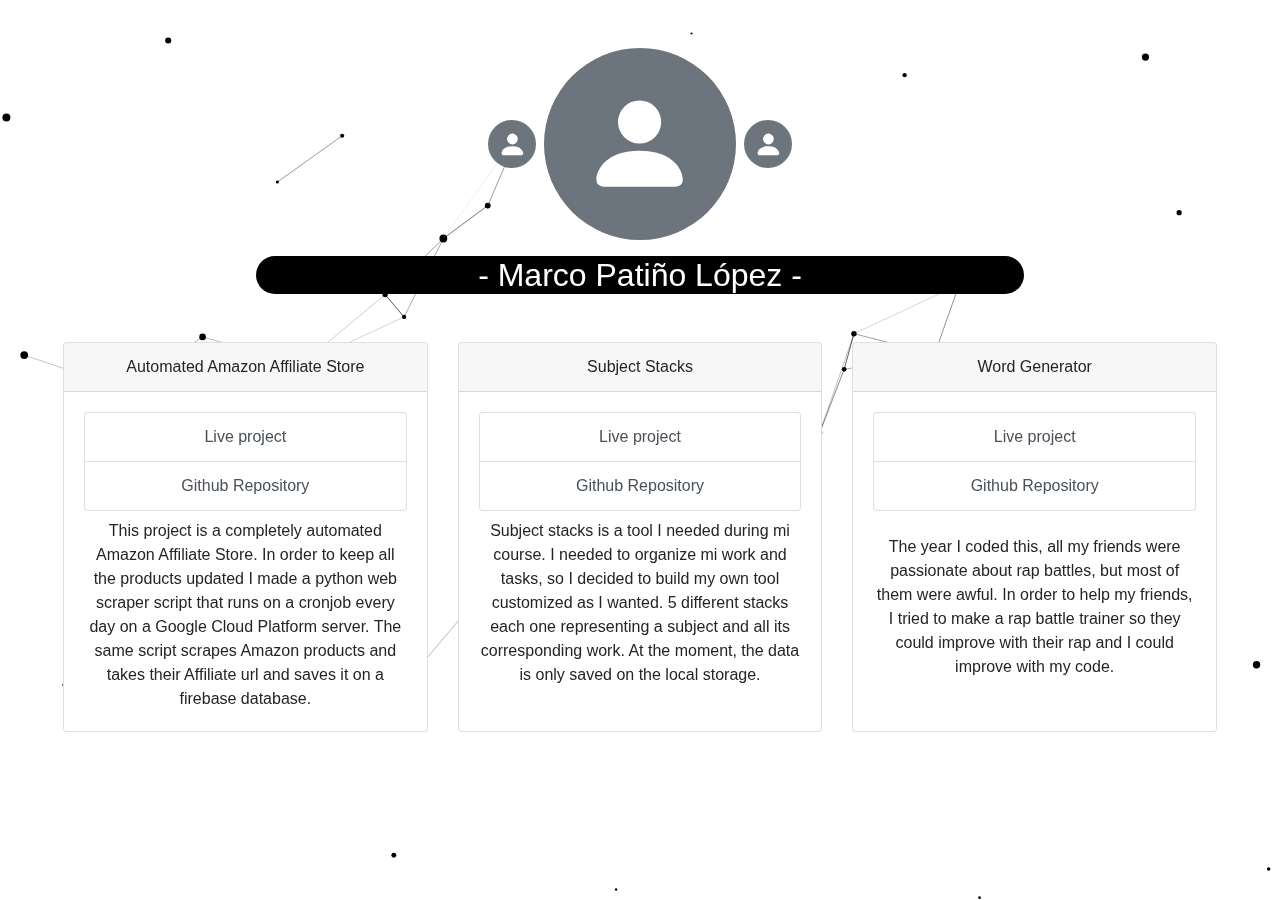
==== index.html @ 6af7067d "deploy" ====
<!DOCTYPE html><html lang=en><head><meta charset=utf-8><meta http-equiv=X-UA-Compatible content="IE=edge"><meta name=viewport content="width=device-width,initial-scale=1"><!--[if IE]><link rel="icon" href="/16339.png"><![endif]--><title>mpl1018</title><link href=/css/app.2069acf9.css rel=preload as=style><link href=/css/chunk-vendors.878a02e6.css rel=preload as=style><link href=/js/app.498d4745.js rel=preload as=script><link href=/js/chunk-vendors.315b6613.js rel=preload as=script><link href=/css/chunk-vendors.878a02e6.css rel=stylesheet><link href=/css/app.2069acf9.css rel=stylesheet><link rel=icon type=image/png sizes=32x32 href=/img/icons/favicon-32x32.png><link rel=icon type=image/png sizes=16x16 href=/img/icons/favicon-16x16.png><link rel=manifest href=/manifest.json><meta name=theme-color content=#4DBA87><meta name=apple-mobile-web-app-capable content=no><meta name=apple-mobile-web-app-status-bar-style content=default><meta name=apple-mobile-web-app-title content=app><link rel=apple-touch-icon href=/img/icons/apple-touch-icon-152x152.png><link rel=mask-icon href=/img/icons/safari-pinned-tab.svg color=#4DBA87><meta name=msapplication-TileImage content=/img/icons/msapplication-icon-144x144.png><meta name=msapplication-TileColor content=#000000></head><body><noscript><strong>We're sorry but app doesn't work properly without JavaScript enabled. Please enable it to continue.</strong></noscript><div id=app></div><script src=/js/chunk-vendors.315b6613.js></script><script src=/js/app.498d4745.js></script></body></html>
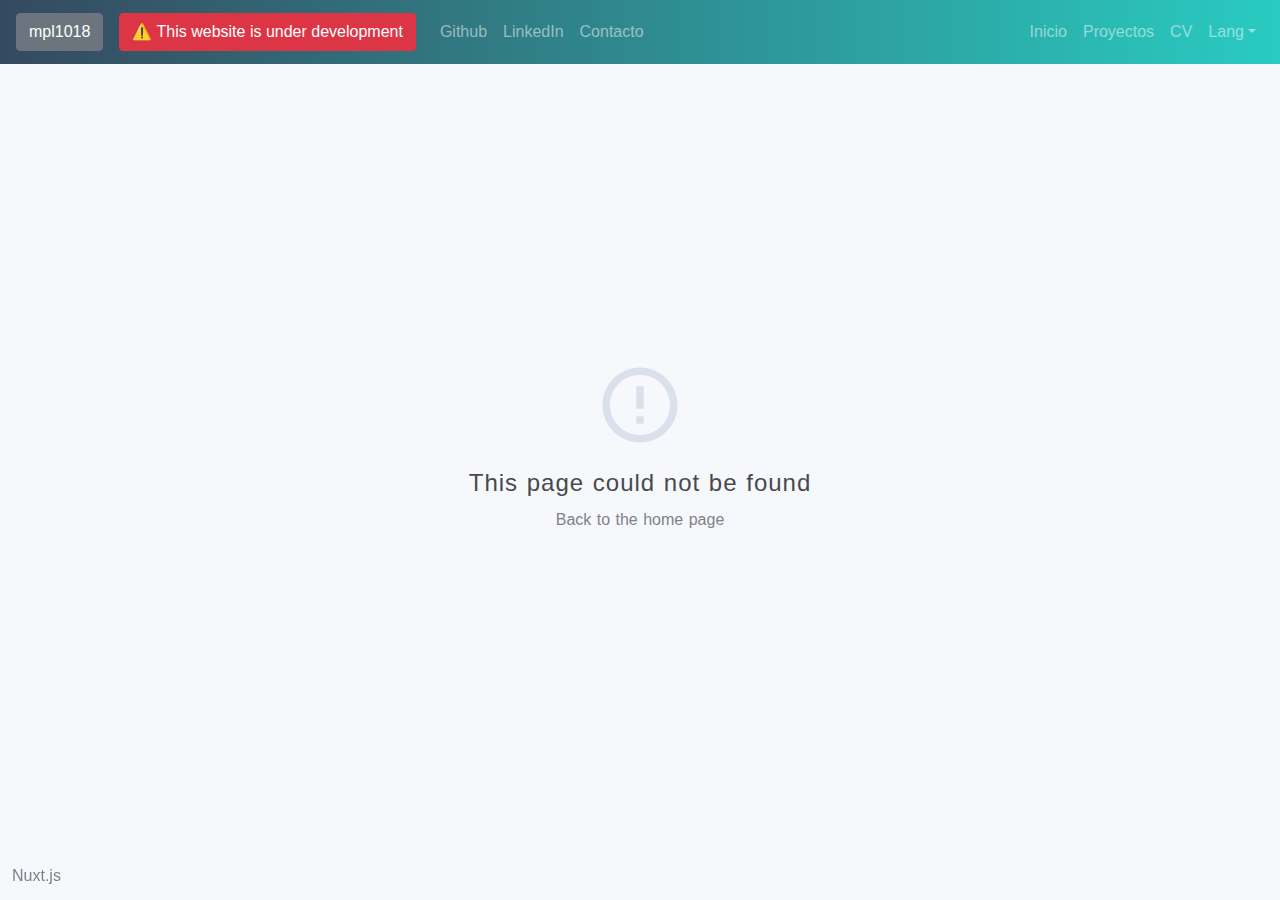
==== commit 0f08ff86: "resize projects done" ====
--- a/index.html
+++ b/index.html
@@ -1 +1,9 @@
-<!DOCTYPE html><html lang=en><head><meta charset=utf-8><meta http-equiv=X-UA-Compatible content="IE=edge"><meta name=viewport content="width=device-width,initial-scale=1"><!--[if IE]><link rel="icon" href="/16339.png"><![endif]--><title>mpl1018</title><link href=/css/app.2069acf9.css rel=preload as=style><link href=/css/chunk-vendors.878a02e6.css rel=preload as=style><link href=/js/app.498d4745.js rel=preload as=script><link href=/js/chunk-vendors.315b6613.js rel=preload as=script><link href=/css/chunk-vendors.878a02e6.css rel=stylesheet><link href=/css/app.2069acf9.css rel=stylesheet><link rel=icon type=image/png sizes=32x32 href=/img/icons/favicon-32x32.png><link rel=icon type=image/png sizes=16x16 href=/img/icons/favicon-16x16.png><link rel=manifest href=/manifest.json><meta name=theme-color content=#4DBA87><meta name=apple-mobile-web-app-capable content=no><meta name=apple-mobile-web-app-status-bar-style content=default><meta name=apple-mobile-web-app-title content=app><link rel=apple-touch-icon href=/img/icons/apple-touch-icon-152x152.png><link rel=mask-icon href=/img/icons/safari-pinned-tab.svg color=#4DBA87><meta name=msapplication-TileImage content=/img/icons/msapplication-icon-144x144.png><meta name=msapplication-TileColor content=#000000></head><body><noscript><strong>We're sorry but app doesn't work properly without JavaScript enabled. Please enable it to continue.</strong></noscript><div id=app></div><script src=/js/chunk-vendors.315b6613.js></script><script src=/js/app.498d4745.js></script></body></html>+<!doctype html>
+<html lang="en" data-n-head="%7B%22lang%22:%7B%221%22:%22en%22%7D%7D">
+  <head>
+    <title>nuxt-MiWeb</title><meta data-n-head="1" charset="utf-8"><meta data-n-head="1" name="viewport" content="width=device-width,initial-scale=1"><meta data-n-head="1" data-hid="description" name="description" content=""><meta data-n-head="1" data-hid="mobile-web-app-capable" name="mobile-web-app-capable" content="yes"><meta data-n-head="1" data-hid="apple-mobile-web-app-title" name="apple-mobile-web-app-title" content="nuxt-MiWeb"><meta data-n-head="1" data-hid="theme-color" name="theme-color" content="black"><meta data-n-head="1" data-hid="og:type" name="og:type" property="og:type" content="website"><meta data-n-head="1" data-hid="og:title" name="og:title" property="og:title" content="nuxt-MiWeb"><meta data-n-head="1" data-hid="og:site_name" name="og:site_name" property="og:site_name" content="nuxt-MiWeb"><meta data-n-head="1" data-hid="og:description" name="og:description" property="og:description" content="## Build Setup"><link data-n-head="1" rel="icon" type="image/x-icon" href="/favicon.ico"><link data-n-head="1" rel="stylesheet" href="/css/responsive.css"><link data-n-head="1" rel="manifest" href="/_nuxt/manifest.e54da57a.json"><link data-n-head="1" rel="shortcut icon" href="/_nuxt/icons/icon_64x64.5f6a36.png"><link data-n-head="1" rel="apple-touch-icon" href="/_nuxt/icons/icon_512x512.5f6a36.png" sizes="512x512"><script data-n-head="1" src="/js/typed.js"></script><base href="/"><link rel="preload" href="/_nuxt/d11a0c5.js" as="script"><link rel="preload" href="/_nuxt/689074e.js" as="script"><link rel="preload" href="/_nuxt/18ae93d.js" as="script"><link rel="preload" href="/_nuxt/1d8686d.js" as="script">
+  </head>
+  <body>
+    <div id="__nuxt"><style>#nuxt-loading{background:#fff;visibility:hidden;opacity:0;position:absolute;left:0;right:0;top:0;bottom:0;display:flex;justify-content:center;align-items:center;flex-direction:column;animation:nuxtLoadingIn 10s ease;-webkit-animation:nuxtLoadingIn 10s ease;animation-fill-mode:forwards;overflow:hidden}@keyframes nuxtLoadingIn{0%{visibility:hidden;opacity:0}20%{visibility:visible;opacity:0}100%{visibility:visible;opacity:1}}@-webkit-keyframes nuxtLoadingIn{0%{visibility:hidden;opacity:0}20%{visibility:visible;opacity:0}100%{visibility:visible;opacity:1}}#nuxt-loading>div,#nuxt-loading>div:after{border-radius:50%;width:5rem;height:5rem}#nuxt-loading>div{font-size:10px;position:relative;text-indent:-9999em;border:.5rem solid #f5f5f5;border-left:.5rem solid #000;-webkit-transform:translateZ(0);-ms-transform:translateZ(0);transform:translateZ(0);-webkit-animation:nuxtLoading 1.1s infinite linear;animation:nuxtLoading 1.1s infinite linear}#nuxt-loading.error>div{border-left:.5rem solid #ff4500;animation-duration:5s}@-webkit-keyframes nuxtLoading{0%{-webkit-transform:rotate(0);transform:rotate(0)}100%{-webkit-transform:rotate(360deg);transform:rotate(360deg)}}@keyframes nuxtLoading{0%{-webkit-transform:rotate(0);transform:rotate(0)}100%{-webkit-transform:rotate(360deg);transform:rotate(360deg)}}</style><script>window.addEventListener("error",function(){var e=document.getElementById("nuxt-loading");e&&(e.className+=" error")})</script><div id="nuxt-loading" aria-live="polite" role="status"><div>Loading...</div></div></div><script>window.__NUXT__={config:{},staticAssetsBase:void 0}</script>
+  <script src="/_nuxt/d11a0c5.js"></script><script src="/_nuxt/689074e.js"></script><script src="/_nuxt/18ae93d.js"></script><script src="/_nuxt/1d8686d.js"></script></body>
+</html>
--- a/css/responsive.css
+++ b/css/responsive.css
@@ -0,0 +1,149 @@
+.container {
+    margin: 0 auto;
+    min-height: 100vh;
+    display: flex;
+    justify-content: center;
+    align-items: center;
+    text-align: center;
+  }
+  
+  .title {
+    font-family:
+      'Quicksand',
+      'Source Sans Pro',
+      -apple-system,
+      BlinkMacSystemFont,
+      'Segoe UI',
+      Roboto,
+      'Helvetica Neue',
+      Arial,
+      sans-serif;
+    display: block;
+    font-weight: 300;
+    font-size: 100px;
+    color: #35495e;
+    letter-spacing: 1px;
+  }
+  
+  .subtitle {
+    font-weight: 10;
+    font-size: 42px;
+    color: #526488;
+    word-spacing: 5px;
+    padding-bottom: 15px;
+    margin-top: 5%;
+  }
+  
+  .links {
+    padding-top: 15px;
+  }
+  
+  @media only screen and (min-width: 992px) and (max-width: 1199px) {
+    .title {
+      font-size: 55px;
+    }
+    .subtitle {
+      margin-top: 20%;
+      font-size: 35px;
+    }
+
+  
+  }
+  @media (max-width: 991px) {
+  
+    .title{
+      font-size: 55px;
+    }
+    .subtitle {
+      margin-top: 20%;
+      font-size: 35px;
+    }
+  
+  }
+  
+  @media (max-width: 767px) {
+  
+    .title {
+      font-size: 29px;
+    }
+    .subtitle {
+      margin-top: 20%;
+      font-size: 20px;
+    }
+    a{
+      font-size: 11px;
+    }
+
+    
+  
+  }
+
+
+  html {
+    font-family:
+      'Source Sans Pro',
+      -apple-system,
+      BlinkMacSystemFont,
+      'Segoe UI',
+      Roboto,
+      'Helvetica Neue',
+      Arial,
+      sans-serif;
+    font-size: 16px;
+    word-spacing: 1px;
+    -ms-text-size-adjust: 100%;
+    -webkit-text-size-adjust: 100%;
+    -moz-osx-font-smoothing: grayscale;
+    -webkit-font-smoothing: antialiased;
+    box-sizing: border-box;
+  }
+  
+  *,
+  *::before,
+  *::after {
+    box-sizing: border-box;
+    margin: 0;
+  }
+  
+  .button--green {
+    display: inline-block;
+    border-radius: 4px;
+    border: 1px solid #3b8070;
+    color: #3b8070;
+    text-decoration: none;
+    padding: 7px 20px;
+  }
+  
+  .button--green:hover {
+    color: #fff;
+    background-color: #3b8070;
+  }
+  
+  .button--grey {
+    display: inline-block;
+    border-radius: 4px;
+    border: 1px solid #35495e;
+    color: #35495e;
+    text-decoration: none;
+    padding: 7px 20px;
+    margin-left: 10px;
+  }
+  
+  .button--grey:hover {
+    color: #fff;
+    background-color: #35495e;
+  }
+
+  .button--pink {
+    display: inline-block;
+    border-radius: 4px;
+    border: 1px solid #610361;
+    color:  #610361;
+    text-decoration: none;
+    padding: 10px 30px;
+    margin-left: 10px;
+  }
+  .button--pink:hover {
+    color: #fff;
+    background-color: #610361;
+  }